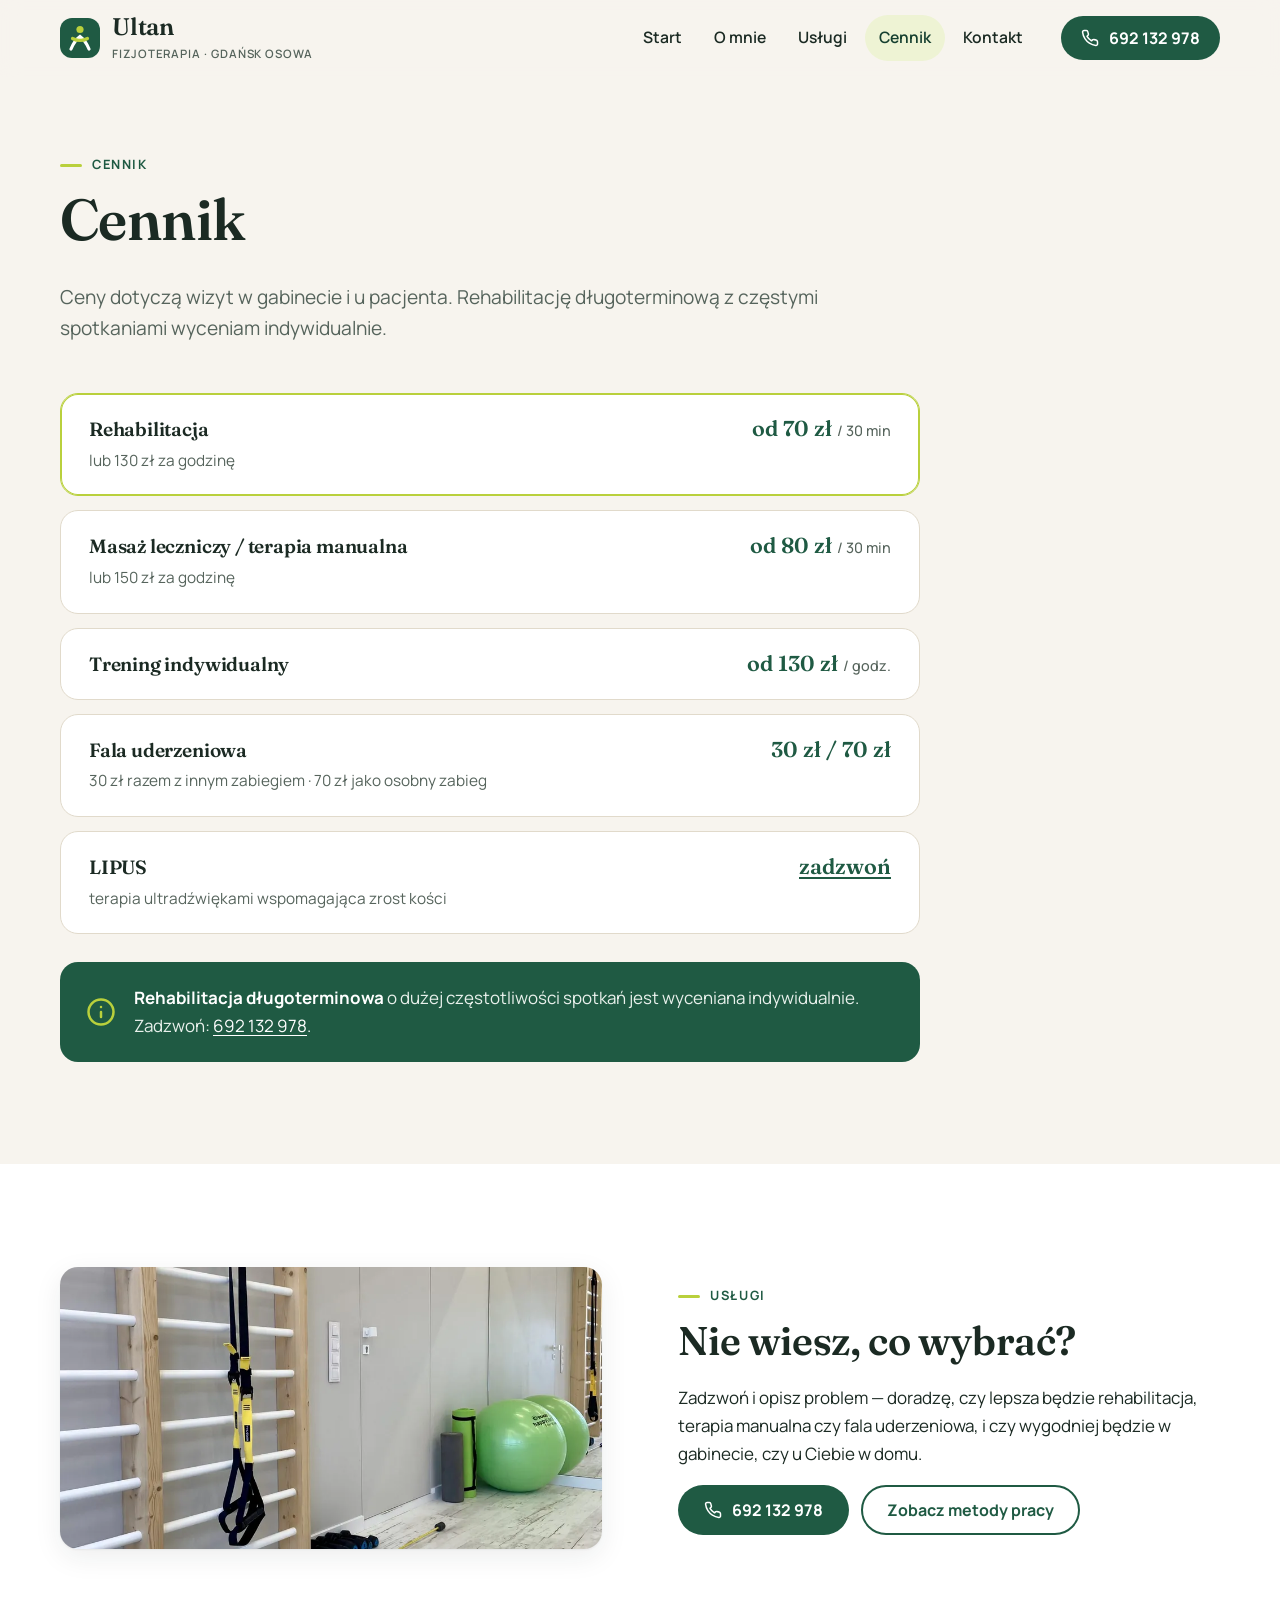
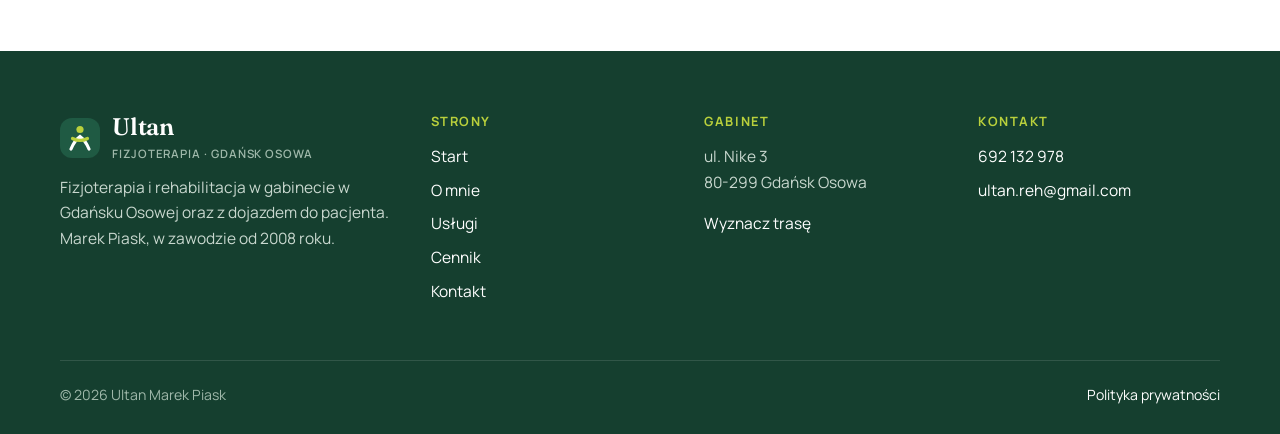
==== cennik/index.html @ 19636a0c "Propozycja nowej strony ultan.pl (statyczny HTML) Treść przeniesiona ze starego WordPressa, nowy wyg" ====
<!doctype html>
<html lang="pl">
<head>
<meta charset="utf-8">
<meta name="viewport" content="width=device-width, initial-scale=1">
<title>Cennik — rehabilitacja, masaż, fala uderzeniowa | Ultan Gdańsk</title>
<meta name="description" content="Cennik fizjoterapii Ultan w Gdańsku: rehabilitacja od 70 zł, masaż leczniczy i terapia manualna od 80 zł, fala uderzeniowa od 30 zł, trening indywidualny od 130 zł.">
<link rel="canonical" href="https://ultan.pl/cennik/">
<meta property="og:type" content="website">
<meta property="og:locale" content="pl_PL">
<meta property="og:title" content="Cennik — rehabilitacja, masaż, fala uderzeniowa | Ultan Gdańsk">
<meta property="og:description" content="Cennik fizjoterapii Ultan w Gdańsku: rehabilitacja od 70 zł, masaż leczniczy i terapia manualna od 80 zł, fala uderzeniowa od 30 zł, trening indywidualny od 130 zł.">
<meta property="og:url" content="https://ultan.pl/cennik/">
<meta property="og:image" content="https://ultan.pl/assets/img/gabinet-szeroki-1920.webp">
<meta name="theme-color" content="#1f5a43">
<link rel="icon" href="../favicon.svg" type="image/svg+xml">
<link rel="preload" href="../assets/fonts/fraunces-latin.woff2" as="font" type="font/woff2" crossorigin>
<link rel="preload" href="../assets/fonts/manrope-latin.woff2" as="font" type="font/woff2" crossorigin>
<link rel="stylesheet" href="../assets/css/styl.css">

</head>
<body>
<a class="skip" href="#tresc">Przejdź do treści</a>
<header class="site-header">
  <div class="wrap site-header__in">
    <a class="logo" href="../" aria-label="Ultan — strona główna"><svg class="logo__mark" viewBox="0 0 40 40" aria-hidden="true"><rect width="40" height="40" rx="12" fill="#1f5a43"/><circle cx="20" cy="11.5" r="3.6" fill="#b9d03c"/><path d="M11 31c2.5-6 5.5-10 9-12.5 3.5 2.5 6.5 6.5 9 12.5" fill="none" stroke="#fff" stroke-width="3.2" stroke-linecap="round"/><path d="M12.5 20.5c2.6 1.4 5.1 2 7.5 2s4.9-.6 7.5-2" fill="none" stroke="#b9d03c" stroke-width="3.2" stroke-linecap="round"/></svg><span><span class="logo__name">Ultan</span><span class="logo__sub">Fizjoterapia · Gdańsk Osowa</span></span></a>
    <nav class="nav" id="menu" aria-label="Menu główne"><ul><li><a href="../">Start</a></li><li><a href="../o-mnie/">O mnie</a></li><li><a href="../uslugi/">Usługi</a></li><li><a href="../cennik/" aria-current="page">Cennik</a></li><li><a href="../kontakt/">Kontakt</a></li></ul></nav>
    <a class="btn btn--primary header-call" href="tel:+48692132978"><svg viewBox="0 0 24 24" fill="none" stroke="currentColor" stroke-width="2" stroke-linecap="round" stroke-linejoin="round" aria-hidden="true"><path d="M22 16.9v3a2 2 0 0 1-2.2 2 19.8 19.8 0 0 1-8.6-3.1 19.5 19.5 0 0 1-6-6A19.8 19.8 0 0 1 2.1 4.2 2 2 0 0 1 4.1 2h3a2 2 0 0 1 2 1.7c.1.9.4 1.8.7 2.7a2 2 0 0 1-.5 2.1L8 9.8a16 16 0 0 0 6 6l1.3-1.3a2 2 0 0 1 2.1-.4c.9.3 1.8.6 2.7.7a2 2 0 0 1 1.7 2z"/></svg>692 132 978</a>
    <button class="menu-toggle" type="button" aria-controls="menu" aria-expanded="false" aria-label="Otwórz menu"><svg viewBox="0 0 24 24" fill="none" stroke="currentColor" stroke-width="2" stroke-linecap="round" aria-hidden="true"><path d="M3 6h18M3 12h18M3 18h18"/></svg></button>
  </div>
</header>
<main id="tresc">
<section class="page-head">
  <div class="wrap">
    <span class="eyebrow">Cennik</span>
    <h1>Cennik</h1>
    <p class="lead">Ceny dotyczą wizyt w gabinecie i u pacjenta. Rehabilitację długoterminową z częstymi spotkaniami wyceniam indywidualnie.</p>
  </div>
</section>

<section class="section" style="padding-top:0">
  <div class="wrap">
    <div class="prices">
      <div class="price price--feature">
        <h3>Rehabilitacja</h3>
        <div class="price__val">od 70 zł <small>/ 30 min</small></div>
        <p>lub 130 zł za godzinę</p>
      </div>
      <div class="price">
        <h3>Masaż leczniczy / terapia manualna</h3>
        <div class="price__val">od 80 zł <small>/ 30 min</small></div>
        <p>lub 150 zł za godzinę</p>
      </div>
      <div class="price">
        <h3>Trening indywidualny</h3>
        <div class="price__val">od 130 zł <small>/ godz.</small></div>
      </div>
      <div class="price">
        <h3>Fala uderzeniowa</h3>
        <div class="price__val">30 zł / 70 zł</div>
        <p>30 zł razem z innym zabiegiem · 70 zł jako osobny zabieg</p>
      </div>
      <div class="price">
        <h3>LIPUS</h3>
        <div class="price__val"><a href="tel:+48692132978">zadzwoń</a></div>
        <p>terapia ultradźwiękami wspomagająca zrost kości</p>
      </div>
    </div>

    <div class="note" style="max-width:860px">
      <svg viewBox="0 0 24 24" fill="none" stroke="currentColor" stroke-width="2" stroke-linecap="round" stroke-linejoin="round" aria-hidden="true"><circle cx="12" cy="12" r="10"/><path d="M12 16v-4M12 8h.01"/></svg>
      <p style="margin:0"><strong>Rehabilitacja długoterminowa</strong> o dużej częstotliwości spotkań jest wyceniana indywidualnie. Zadzwoń: <a href="tel:+48692132978" style="color:#fff">692 132 978</a>.</p>
    </div>
  </div>
</section>

<section class="section section--white">
  <div class="wrap split">
    <div class="split__media">
      <img src="../assets/img/gabinet-drabinki-1920.webp" srcset="../assets/img/gabinet-drabinki-960.webp 960w, ../assets/img/gabinet-drabinki-1920.webp 1920w" sizes="(max-width: 860px) 100vw, 560px" width="1920" height="1000" alt="Sala ćwiczeń z drabinkami i piłkami" loading="lazy">
    </div>
    <div>
      <span class="eyebrow">Usługi</span>
      <h2>Nie wiesz, co wybrać?</h2>
      <p>Zadzwoń i opisz problem — doradzę, czy lepsza będzie rehabilitacja, terapia manualna czy fala uderzeniowa, i czy wygodniej będzie w gabinecie, czy u Ciebie w domu.</p>
      <div class="btn-row">
        <a class="btn btn--primary" href="tel:+48692132978"><svg viewBox="0 0 24 24" fill="none" stroke="currentColor" stroke-width="2" stroke-linecap="round" stroke-linejoin="round" aria-hidden="true"><path d="M22 16.9v3a2 2 0 0 1-2.2 2 19.8 19.8 0 0 1-8.6-3.1 19.5 19.5 0 0 1-6-6A19.8 19.8 0 0 1 2.1 4.2 2 2 0 0 1 4.1 2h3a2 2 0 0 1 2 1.7c.1.9.4 1.8.7 2.7a2 2 0 0 1-.5 2.1L8 9.8a16 16 0 0 0 6 6l1.3-1.3a2 2 0 0 1 2.1-.4c.9.3 1.8.6 2.7.7a2 2 0 0 1 1.7 2z"/></svg>692 132 978</a>
        <a class="btn btn--ghost" href="../uslugi/">Zobacz metody pracy</a>
      </div>
    </div>
  </div>
</section>
</main>
<footer class="site-footer">
  <div class="wrap">
    <div class="footer-grid">
      <div>
        <a class="logo" href="../" aria-label="Ultan — strona główna"><svg class="logo__mark" viewBox="0 0 40 40" aria-hidden="true"><rect width="40" height="40" rx="12" fill="#1f5a43"/><circle cx="20" cy="11.5" r="3.6" fill="#b9d03c"/><path d="M11 31c2.5-6 5.5-10 9-12.5 3.5 2.5 6.5 6.5 9 12.5" fill="none" stroke="#fff" stroke-width="3.2" stroke-linecap="round"/><path d="M12.5 20.5c2.6 1.4 5.1 2 7.5 2s4.9-.6 7.5-2" fill="none" stroke="#b9d03c" stroke-width="3.2" stroke-linecap="round"/></svg><span><span class="logo__name">Ultan</span><span class="logo__sub">Fizjoterapia · Gdańsk Osowa</span></span></a>
        <p>Fizjoterapia i rehabilitacja w gabinecie w Gdańsku Osowej oraz z dojazdem do pacjenta. Marek Piask, w zawodzie od 2008 roku.</p>
      </div>
      <div>
        <h2>Strony</h2>
        <ul><li><a href="../">Start</a></li><li><a href="../o-mnie/">O mnie</a></li><li><a href="../uslugi/">Usługi</a></li><li><a href="../cennik/">Cennik</a></li><li><a href="../kontakt/">Kontakt</a></li></ul>
      </div>
      <div>
        <h2>Gabinet</h2>
        <p>ul. Nike 3<br>80-299 Gdańsk Osowa</p>
        <p><a href="https://www.google.com/maps/dir/?api=1&amp;destination=ul.+Nike+3,+80-299+Gda%C5%84sk" rel="noopener">Wyznacz trasę</a></p>
      </div>
      <div>
        <h2>Kontakt</h2>
        <ul>
          <li><a href="tel:+48692132978">692 132 978</a></li>
          <li><a href="mailto:ultan.reh@gmail.com">ultan.reh@gmail.com</a></li>
        </ul>
      </div>
    </div>
    <div class="footer-bottom">
      <span>© <span data-year>2026</span> Ultan Marek Piask</span>
      <a href="../polityka-prywatnosci/">Polityka prywatności</a>
    </div>
  </div>
</footer>
<a class="btn btn--lime callbar" href="tel:+48692132978"><svg viewBox="0 0 24 24" fill="none" stroke="currentColor" stroke-width="2" stroke-linecap="round" stroke-linejoin="round" aria-hidden="true"><path d="M22 16.9v3a2 2 0 0 1-2.2 2 19.8 19.8 0 0 1-8.6-3.1 19.5 19.5 0 0 1-6-6A19.8 19.8 0 0 1 2.1 4.2 2 2 0 0 1 4.1 2h3a2 2 0 0 1 2 1.7c.1.9.4 1.8.7 2.7a2 2 0 0 1-.5 2.1L8 9.8a16 16 0 0 0 6 6l1.3-1.3a2 2 0 0 1 2.1-.4c.9.3 1.8.6 2.7.7a2 2 0 0 1 1.7 2z"/></svg>Zadzwoń: 692 132 978</a>
<script src="../assets/js/strona.js" defer></script>
</body>
</html>
---- assets/css/styl.css ----
/* Ultan — fizjoterapia Gdańsk. Jeden arkusz dla całej strony. */

@font-face { font-family: "Fraunces"; font-style: normal; font-weight: 500 700; font-display: swap;
  src: url("../fonts/fraunces-latin-ext.woff2") format("woff2");
  unicode-range: U+0100-02BA, U+02BD-02C5, U+02C7-02CC, U+02CE-02D7, U+02DD-02FF, U+0304, U+0308, U+0329, U+1D00-1DBF, U+1E00-1E9F, U+1EF2-1EFF, U+2020, U+20A0-20AB, U+20AD-20C4, U+2113, U+2C60-2C7F, U+A720-A7FF; }
@font-face { font-family: "Fraunces"; font-style: normal; font-weight: 500 700; font-display: swap;
  src: url("../fonts/fraunces-latin.woff2") format("woff2");
  unicode-range: U+0000-00FF, U+0131, U+0152-0153, U+02BB-02BC, U+02C6, U+02DA, U+02DC, U+0304, U+0308, U+0329, U+2000-206F, U+20AC, U+2122, U+2191, U+2193, U+2212, U+2215, U+FEFF, U+FFFD; }
@font-face { font-family: "Manrope"; font-style: normal; font-weight: 400 700; font-display: swap;
  src: url("../fonts/manrope-latin-ext.woff2") format("woff2");
  unicode-range: U+0100-02BA, U+02BD-02C5, U+02C7-02CC, U+02CE-02D7, U+02DD-02FF, U+0304, U+0308, U+0329, U+1D00-1DBF, U+1E00-1E9F, U+1EF2-1EFF, U+2020, U+20A0-20AB, U+20AD-20C4, U+2113, U+2C60-2C7F, U+A720-A7FF; }
@font-face { font-family: "Manrope"; font-style: normal; font-weight: 400 700; font-display: swap;
  src: url("../fonts/manrope-latin.woff2") format("woff2");
  unicode-range: U+0000-00FF, U+0131, U+0152-0153, U+02BB-02BC, U+02C6, U+02DA, U+02DC, U+0304, U+0308, U+0329, U+2000-206F, U+20AC, U+2122, U+2191, U+2193, U+2212, U+2215, U+FEFF, U+FFFD; }

:root {
  --paper: #f7f4ee;
  --surface: #ffffff;
  --sand: #ece5d6;
  --line: #e1dacb;
  --ink: #1b2a23;
  --muted: #56645c;
  --green: #1f5a43;
  --green-dark: #153f2f;
  --lime: #b9d03c;
  --lime-soft: #eef3d4;
  --radius: 18px;
  --radius-sm: 10px;
  --shadow: 0 1px 2px rgba(27, 42, 35, .06), 0 8px 28px rgba(27, 42, 35, .08);
  --wrap: 1160px;
  --serif: "Fraunces", Georgia, "Times New Roman", serif;
  --sans: "Manrope", system-ui, -apple-system, "Segoe UI", Roboto, sans-serif;
}

*, *::before, *::after { box-sizing: border-box; }
html { -webkit-text-size-adjust: 100%; scroll-behavior: smooth; scroll-padding-top: 96px; }
body {
  margin: 0; background: var(--paper); color: var(--ink);
  font: 400 1.0625rem/1.65 var(--sans);
  -webkit-font-smoothing: antialiased;
}
img { display: block; max-width: 100%; height: auto; }
a { color: var(--green); text-underline-offset: 3px; }
a:hover { color: var(--green-dark); }
:focus-visible { outline: 3px solid var(--lime); outline-offset: 3px; border-radius: 4px; }

h1, h2, h3 { font-family: var(--serif); font-weight: 600; line-height: 1.15; letter-spacing: -.01em; margin: 0 0 .5em; color: var(--ink); }
h1 { font-size: clamp(2.1rem, 4.6vw, 3.6rem); }
h2 { font-size: clamp(1.7rem, 3.2vw, 2.5rem); }
h3 { font-size: 1.3rem; }
p { margin: 0 0 1em; }
.lead { font-size: 1.2rem; color: var(--muted); max-width: 40em; }
.eyebrow {
  display: inline-block; font: 700 .8rem/1 var(--sans); letter-spacing: .12em; text-transform: uppercase;
  color: var(--green); margin-bottom: 1rem;
}
.eyebrow::before { content: ""; display: inline-block; width: 22px; height: 3px; background: var(--lime); vertical-align: middle; margin-right: 10px; border-radius: 2px; }

.wrap { width: min(100% - 32px, var(--wrap)); margin-inline: auto; }
.section { padding: clamp(56px, 8vw, 104px) 0; }
.section--white { background: var(--surface); }
.section--sand { background: var(--sand); }
.section__head { max-width: 46em; margin-bottom: 40px; }
.skip { position: absolute; left: -9999px; }
.skip:focus { left: 16px; top: 16px; z-index: 100; background: var(--surface); padding: 8px 14px; }

/* Przyciski */
.btn {
  display: inline-flex; align-items: center; gap: 10px; padding: 14px 24px; border-radius: 999px;
  font: 700 1rem/1 var(--sans); text-decoration: none; border: 2px solid transparent; cursor: pointer;
  transition: background .15s, color .15s, border-color .15s, transform .15s;
}
.btn:hover { transform: translateY(-1px); }
.btn svg { width: 18px; height: 18px; flex: none; }
.btn--primary { background: var(--green); color: #fff; }
.btn--primary:hover { background: var(--green-dark); color: #fff; }
.btn--lime { background: var(--lime); color: var(--green-dark); }
.btn--lime:hover { background: #a9c02c; color: var(--green-dark); }
.btn--ghost { border-color: var(--green); color: var(--green); background: transparent; }
.btn--ghost:hover { background: var(--green); color: #fff; }
.btn-row { display: flex; flex-wrap: wrap; gap: 12px; }

/* Nagłówek */
.site-header { position: sticky; top: 0; z-index: 50; background: rgba(247, 244, 238, .92); backdrop-filter: blur(10px); border-bottom: 1px solid transparent; transition: border-color .2s; }
.site-header.is-scrolled { border-bottom-color: var(--line); }
.site-header__in { display: flex; align-items: center; gap: 24px; height: 76px; }
.logo { display: flex; align-items: center; gap: 12px; text-decoration: none; color: var(--ink); margin-right: auto; }
.logo__mark { width: 40px; height: 40px; flex: none; }
.logo__name { font: 600 1.5rem/1 var(--serif); letter-spacing: -.01em; }
.logo__sub { display: block; font: 600 .72rem/1.2 var(--sans); letter-spacing: .08em; text-transform: uppercase; color: var(--muted); margin-top: 4px; }
.nav ul { display: flex; gap: 4px; list-style: none; margin: 0; padding: 0; }
.nav a { display: block; padding: 10px 14px; border-radius: 999px; color: var(--ink); text-decoration: none; font-weight: 600; font-size: .98rem; }
.nav a:hover { background: var(--sand); }
.nav a[aria-current="page"] { background: var(--lime-soft); color: var(--green-dark); }
.header-call { padding: 11px 18px; }
.menu-toggle { display: none; background: none; border: 0; padding: 10px; margin-right: -10px; cursor: pointer; color: var(--ink); }
.menu-toggle svg { width: 28px; height: 28px; }

@media (max-width: 900px) {
  .site-header__in { height: 66px; }
  .header-call { display: none; }
  .menu-toggle { display: block; }
  .nav { position: fixed; inset: 66px 0 auto 0; background: var(--paper); border-bottom: 1px solid var(--line); padding: 8px 16px 20px; display: none; }
  .nav.is-open { display: block; }
  .nav ul { flex-direction: column; }
  .nav a { padding: 14px 12px; font-size: 1.1rem; border-radius: var(--radius-sm); }
}

/* Hero */
.hero { padding: clamp(28px, 5vw, 64px) 0 clamp(56px, 7vw, 96px); }
.hero__grid { display: grid; grid-template-columns: 1.05fr .95fr; gap: clamp(28px, 5vw, 72px); align-items: center; }
.hero h1 em { font-style: normal; color: var(--green); }
.hero .lead { margin-bottom: 28px; }
.hero__media { position: relative; }
.hero__media img { border-radius: 28px; aspect-ratio: 4 / 4.6; object-fit: cover; width: 100%; box-shadow: var(--shadow); }
.hero__badge {
  position: absolute; left: -24px; bottom: 32px; background: var(--surface); border-radius: var(--radius);
  padding: 16px 20px; box-shadow: var(--shadow); display: flex; gap: 14px; align-items: center; max-width: 290px;
}
.hero__badge strong { font: 600 2rem/1 var(--serif); color: var(--green); }
.hero__badge span { font-size: .92rem; line-height: 1.35; color: var(--muted); }
.facts { display: flex; flex-wrap: wrap; gap: 10px 22px; margin: 28px 0 0; padding: 0; list-style: none; color: var(--muted); font-size: .96rem; }
.facts li { display: flex; align-items: center; gap: 8px; }
.facts svg { width: 18px; height: 18px; color: var(--green); flex: none; }
@media (max-width: 900px) {
  .hero__grid { grid-template-columns: 1fr; }
  .hero__media { order: -1; }
  .hero__media img { aspect-ratio: 16 / 11; }
  .hero__badge { left: 12px; bottom: 12px; padding: 12px 16px; }
}

/* Dwie formy wizyt */
.duo { display: grid; grid-template-columns: 1fr 1fr; gap: 24px; }
.visit { background: var(--surface); border-radius: var(--radius); overflow: hidden; box-shadow: var(--shadow); display: flex; flex-direction: column; }
.visit img { aspect-ratio: 16 / 10; object-fit: cover; width: 100%; }
.visit__body { padding: 28px 30px 32px; }
.visit__tag { display: inline-block; background: var(--lime-soft); color: var(--green-dark); font-weight: 700; font-size: .82rem; padding: 6px 12px; border-radius: 999px; margin-bottom: 14px; }
.visit ul { margin: 0; padding-left: 1.1em; color: var(--muted); }
.visit li { margin-bottom: 4px; }
@media (max-width: 800px) { .duo { grid-template-columns: 1fr; } }

/* Siatka kart z dolegliwościami */
.cards { display: grid; grid-template-columns: repeat(3, 1fr); gap: 18px; }
@media (max-width: 960px) { .cards { grid-template-columns: repeat(2, 1fr); } }
@media (max-width: 600px) { .cards { grid-template-columns: 1fr; } }
.card { background: var(--surface); border: 1px solid var(--line); border-radius: var(--radius); padding: 26px 26px 22px; }
.section--white .card { background: var(--paper); border-color: transparent; }
.card__icon { width: 46px; height: 46px; border-radius: 12px; background: var(--lime-soft); color: var(--green); display: grid; place-items: center; margin-bottom: 16px; }
.card__icon svg { width: 24px; height: 24px; }
.card h3 { font-size: 1.18rem; margin-bottom: .6em; }
.card ul { margin: 0; padding: 0; list-style: none; color: var(--muted); font-size: .98rem; }
.card li { padding: 3px 0 3px 18px; position: relative; }
.card li::before { content: ""; position: absolute; left: 0; top: .78em; width: 7px; height: 7px; border-radius: 50%; background: var(--lime); }
.note { margin-top: 28px; padding: 22px 26px; border-radius: var(--radius); background: var(--green); color: #e9f1ec; display: flex; gap: 18px; align-items: center; }
.note strong { color: #fff; }
.note svg { width: 30px; height: 30px; color: var(--lime); flex: none; }

/* Podział tekst + zdjęcie */
.split { display: grid; grid-template-columns: 1fr 1fr; gap: clamp(28px, 6vw, 80px); align-items: center; }
.split--rev .split__media { order: 2; }
.split__media img { border-radius: var(--radius); width: 100%; object-fit: cover; box-shadow: var(--shadow); }
.quote { font: 500 1.35rem/1.45 var(--serif); color: var(--green-dark); border-left: 4px solid var(--lime); padding-left: 20px; margin: 24px 0; }
@media (max-width: 860px) { .split { grid-template-columns: 1fr; } .split--rev .split__media { order: 0; } }

/* Kroki pierwszej wizyty */
.steps { display: grid; grid-template-columns: repeat(3, 1fr); gap: 20px; counter-reset: krok; list-style: none; margin: 0; padding: 0; }
.steps li { counter-increment: krok; background: var(--surface); border-radius: var(--radius); padding: 28px; position: relative; }
.steps li::before { content: counter(krok); font: 600 1.25rem/1 var(--serif); display: grid; place-items: center; width: 44px; height: 44px; border-radius: 50%; background: var(--lime); color: var(--green-dark); margin-bottom: 16px; }
.steps h3 { font-size: 1.15rem; }
.steps p { color: var(--muted); margin: 0; font-size: .98rem; }
@media (max-width: 860px) { .steps { grid-template-columns: 1fr; } }

/* Cennik */
.prices { display: grid; gap: 14px; max-width: 860px; }
.price { display: grid; grid-template-columns: 1fr auto; gap: 6px 24px; align-items: baseline; background: var(--surface); border-radius: var(--radius); padding: 22px 28px; border: 1px solid var(--line); }
.price h3 { margin: 0; font-size: 1.2rem; }
.price__val { font: 600 1.35rem/1.2 var(--serif); color: var(--green); text-align: right; white-space: nowrap; }
.price__val small { font: 500 .9rem var(--sans); color: var(--muted); }
.price p { grid-column: 1 / -1; margin: 0; color: var(--muted); font-size: .96rem; }
.price--feature { border-color: var(--lime); box-shadow: 0 0 0 1px var(--lime) inset; }
@media (max-width: 560px) { .price { grid-template-columns: 1fr; } .price__val { text-align: left; } }
.mini-prices { display: grid; grid-template-columns: repeat(3, 1fr); gap: 16px; margin-bottom: 28px; }
.mini-prices div { background: var(--surface); border-radius: var(--radius); padding: 22px 24px; }
.mini-prices span { display: block; color: var(--muted); font-size: .95rem; margin-bottom: 6px; }
.mini-prices strong { font: 600 1.6rem/1.1 var(--serif); color: var(--green); }
.mini-prices small { font: 500 .9rem var(--sans); color: var(--muted); }
@media (max-width: 760px) { .mini-prices { grid-template-columns: 1fr; } }

/* Metody (usługi) */
.methods { display: grid; grid-template-columns: repeat(2, 1fr); gap: 24px; }
.method { background: var(--surface); border-radius: var(--radius); overflow: hidden; display: flex; flex-direction: column; }
.method img { aspect-ratio: 2 / 1; object-fit: cover; width: 100%; }
.method__body { padding: 26px 28px 30px; }
.method p { color: var(--muted); }
.method p:last-child { margin-bottom: 0; }
@media (max-width: 860px) { .methods { grid-template-columns: 1fr; } }

/* Kwalifikacje */
.creds { list-style: none; margin: 0; padding: 0; display: grid; gap: 0; }
.creds li { display: grid; grid-template-columns: 92px 1fr auto; gap: 18px; align-items: center; padding: 18px 0; border-bottom: 1px solid var(--line); }
.creds li:first-child { border-top: 1px solid var(--line); }
.creds__year { font: 600 1.2rem/1 var(--serif); color: var(--green); }
.creds__what strong { display: block; font-weight: 700; }
.creds__what span { color: var(--muted); font-size: .95rem; }
.creds button { background: none; border: 0; padding: 0; cursor: zoom-in; border-radius: 6px; }
.creds button img { width: 58px; height: 72px; object-fit: cover; object-position: top; border-radius: 6px; border: 1px solid var(--line); }
@media (max-width: 560px) { .creds li { grid-template-columns: 64px 1fr auto; gap: 12px; } }

/* Galeria gabinetu */
.gallery { display: grid; grid-template-columns: repeat(4, 1fr); grid-auto-rows: 220px; gap: 14px; }
.gallery img { width: 100%; height: 100%; object-fit: cover; border-radius: var(--radius-sm); }
.gallery .tall { grid-row: span 2; }
.gallery .wide { grid-column: span 2; }
@media (max-width: 860px) { .gallery { grid-template-columns: repeat(2, 1fr); grid-auto-rows: 170px; } }

/* Kontakt */
.contact { display: grid; grid-template-columns: .9fr 1.1fr; gap: 24px; align-items: stretch; }
.contact__box { background: var(--surface); border-radius: var(--radius); padding: 32px; }
.contact__row { display: flex; gap: 16px; padding: 16px 0; border-bottom: 1px solid var(--line); }
.contact__row:last-of-type { border-bottom: 0; }
.contact__row svg { width: 22px; height: 22px; color: var(--green); flex: none; margin-top: 3px; }
.contact__row span { display: block; font-size: .85rem; color: var(--muted); font-weight: 600; text-transform: uppercase; letter-spacing: .06em; }
.contact__row a, .contact__row p { font-size: 1.15rem; font-weight: 700; color: var(--ink); text-decoration: none; margin: 0; }
.contact__row a:hover { color: var(--green); text-decoration: underline; }
.contact .btn-row { margin-top: 20px; }
.map { position: relative; border-radius: var(--radius); overflow: hidden; min-height: 380px; background: var(--sand) url("../img/gabinet-szeroki-960.webp") center / cover; }
.map iframe { position: absolute; inset: 0; width: 100%; height: 100%; border: 0; }
.map__consent { position: absolute; inset: 0; display: grid; place-items: center; text-align: center; padding: 24px; background: rgba(21, 63, 47, .72); color: #fff; }
.map__consent p { max-width: 30em; font-size: .95rem; color: #dfe9e3; margin: 12px 0 0; }
@media (max-width: 860px) { .contact { grid-template-columns: 1fr; } .map { min-height: 300px; } }

/* Tekst długi (polityka) */
.prose { max-width: 760px; }
.prose h2 { font-size: 1.5rem; margin-top: 1.8em; }
.prose ul { padding-left: 1.2em; }
.prose li { margin-bottom: .35em; }

/* Nagłówek podstrony */
.page-head { padding: clamp(36px, 6vw, 72px) 0 clamp(28px, 4vw, 48px); }
.page-head .lead { margin: 0; }

/* Stopka */
.site-footer { background: var(--green-dark); color: #c9d8cf; padding: 64px 0 28px; font-size: .97rem; }
.site-footer a { color: #fff; text-decoration: none; }
.site-footer a:hover { text-decoration: underline; color: #fff; }
.footer-grid { display: grid; grid-template-columns: 1.4fr 1fr 1fr 1fr; gap: 32px; }
.site-footer h2 { font: 700 .8rem/1 var(--sans); letter-spacing: .12em; text-transform: uppercase; color: var(--lime); margin-bottom: 16px; }
.site-footer ul { list-style: none; margin: 0; padding: 0; }
.site-footer li { margin-bottom: 8px; }
.site-footer .logo { color: #fff; margin-bottom: 14px; }
.site-footer .logo__sub { color: #9fb8aa; }
.footer-bottom { margin-top: 48px; padding-top: 22px; border-top: 1px solid rgba(255, 255, 255, .12); display: flex; flex-wrap: wrap; gap: 12px 24px; justify-content: space-between; font-size: .88rem; color: #9fb8aa; }
@media (max-width: 860px) { .footer-grid { grid-template-columns: 1fr 1fr; } }
@media (max-width: 520px) { .footer-grid { grid-template-columns: 1fr; } }

/* Pasek „Zadzwoń" na telefonie */
.callbar { display: none; }
@media (max-width: 900px) {
  .callbar { display: flex; position: fixed; left: 12px; right: 12px; bottom: 12px; z-index: 40; justify-content: center; box-shadow: 0 10px 30px rgba(21, 63, 47, .35); padding: 16px; font-size: 1.05rem; }
  body { padding-bottom: 84px; }
}

/* Podgląd dyplomu */
.lightbox { border: 0; padding: 0; background: transparent; max-width: min(92vw, 900px); max-height: 92vh; }
.lightbox::backdrop { background: rgba(15, 30, 23, .85); }
.lightbox img { max-height: 86vh; width: auto; margin: 0 auto; border-radius: 8px; background: #fff; }
.lightbox__close { position: fixed; top: 16px; right: 16px; width: 48px; height: 48px; border-radius: 50%; border: 0; background: #fff; color: var(--ink); font-size: 1.6rem; line-height: 1; cursor: pointer; }

@media (prefers-reduced-motion: reduce) {
  html { scroll-behavior: auto; }
  .btn { transition: none; }
  .btn:hover { transform: none; }
}
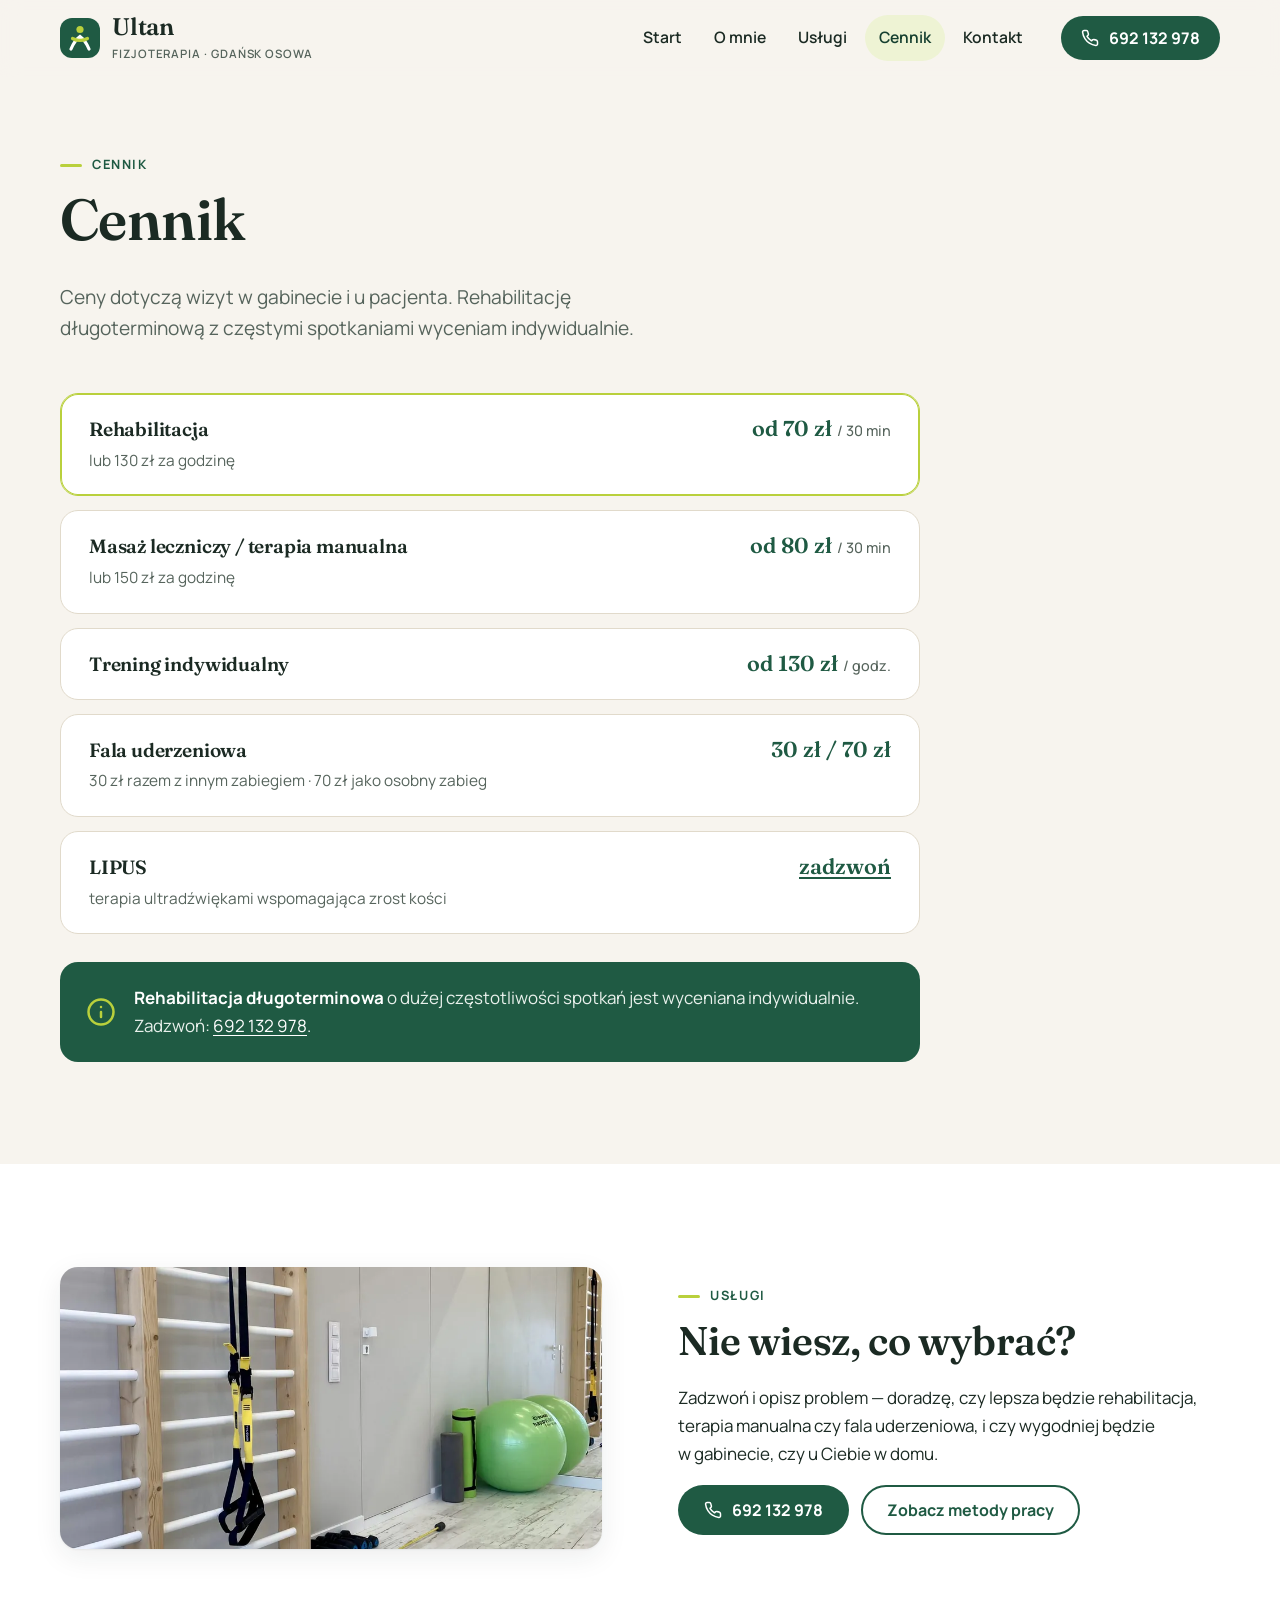
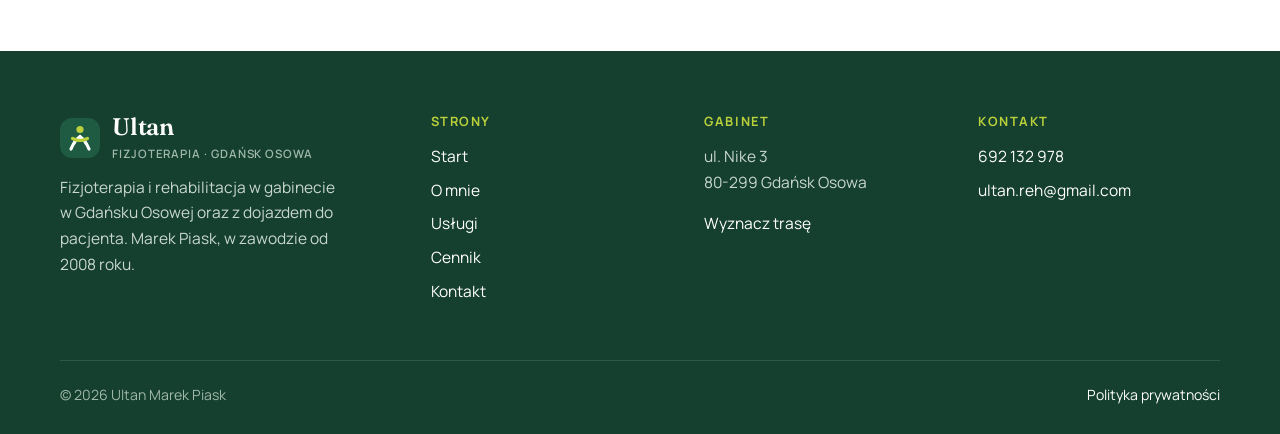
==== commit e97965eb: "Twarde spacje po jednoliterowych wyrazach, równomierne łamanie akapitów Szablon skleja w/z/u/i/o/a z" ====
--- a/cennik/index.html
+++ b/cennik/index.html
@@ -24,7 +24,7 @@
 <header class="site-header">
   <div class="wrap site-header__in">
     <a class="logo" href="../" aria-label="Ultan — strona główna"><svg class="logo__mark" viewBox="0 0 40 40" aria-hidden="true"><rect width="40" height="40" rx="12" fill="#1f5a43"/><circle cx="20" cy="11.5" r="3.6" fill="#b9d03c"/><path d="M11 31c2.5-6 5.5-10 9-12.5 3.5 2.5 6.5 6.5 9 12.5" fill="none" stroke="#fff" stroke-width="3.2" stroke-linecap="round"/><path d="M12.5 20.5c2.6 1.4 5.1 2 7.5 2s4.9-.6 7.5-2" fill="none" stroke="#b9d03c" stroke-width="3.2" stroke-linecap="round"/></svg><span><span class="logo__name">Ultan</span><span class="logo__sub">Fizjoterapia · Gdańsk Osowa</span></span></a>
-    <nav class="nav" id="menu" aria-label="Menu główne"><ul><li><a href="../">Start</a></li><li><a href="../o-mnie/">O mnie</a></li><li><a href="../uslugi/">Usługi</a></li><li><a href="../cennik/" aria-current="page">Cennik</a></li><li><a href="../kontakt/">Kontakt</a></li></ul></nav>
+    <nav class="nav" id="menu" aria-label="Menu główne"><ul><li><a href="../">Start</a></li><li><a href="../o-mnie/">O mnie</a></li><li><a href="../uslugi/">Usługi</a></li><li><a href="../cennik/" aria-current="page">Cennik</a></li><li><a href="../kontakt/">Kontakt</a></li></ul></nav>
     <a class="btn btn--primary header-call" href="tel:+48692132978"><svg viewBox="0 0 24 24" fill="none" stroke="currentColor" stroke-width="2" stroke-linecap="round" stroke-linejoin="round" aria-hidden="true"><path d="M22 16.9v3a2 2 0 0 1-2.2 2 19.8 19.8 0 0 1-8.6-3.1 19.5 19.5 0 0 1-6-6A19.8 19.8 0 0 1 2.1 4.2 2 2 0 0 1 4.1 2h3a2 2 0 0 1 2 1.7c.1.9.4 1.8.7 2.7a2 2 0 0 1-.5 2.1L8 9.8a16 16 0 0 0 6 6l1.3-1.3a2 2 0 0 1 2.1-.4c.9.3 1.8.6 2.7.7a2 2 0 0 1 1.7 2z"/></svg>692 132 978</a>
     <button class="menu-toggle" type="button" aria-controls="menu" aria-expanded="false" aria-label="Otwórz menu"><svg viewBox="0 0 24 24" fill="none" stroke="currentColor" stroke-width="2" stroke-linecap="round" aria-hidden="true"><path d="M3 6h18M3 12h18M3 18h18"/></svg></button>
   </div>
@@ -34,7 +34,7 @@
   <div class="wrap">
     <span class="eyebrow">Cennik</span>
     <h1>Cennik</h1>
-    <p class="lead">Ceny dotyczą wizyt w gabinecie i u pacjenta. Rehabilitację długoterminową z częstymi spotkaniami wyceniam indywidualnie.</p>
+    <p class="lead">Ceny dotyczą wizyt w gabinecie i u pacjenta. Rehabilitację długoterminową z częstymi spotkaniami wyceniam indywidualnie.</p>
   </div>
 </section>
 
@@ -58,7 +58,7 @@
       <div class="price">
         <h3>Fala uderzeniowa</h3>
         <div class="price__val">30 zł / 70 zł</div>
-        <p>30 zł razem z innym zabiegiem · 70 zł jako osobny zabieg</p>
+        <p>30 zł razem z innym zabiegiem · 70 zł jako osobny zabieg</p>
       </div>
       <div class="price">
         <h3>LIPUS</h3>
@@ -69,7 +69,7 @@
 
     <div class="note" style="max-width:860px">
       <svg viewBox="0 0 24 24" fill="none" stroke="currentColor" stroke-width="2" stroke-linecap="round" stroke-linejoin="round" aria-hidden="true"><circle cx="12" cy="12" r="10"/><path d="M12 16v-4M12 8h.01"/></svg>
-      <p style="margin:0"><strong>Rehabilitacja długoterminowa</strong> o dużej częstotliwości spotkań jest wyceniana indywidualnie. Zadzwoń: <a href="tel:+48692132978" style="color:#fff">692 132 978</a>.</p>
+      <p style="margin:0"><strong>Rehabilitacja długoterminowa</strong> o dużej częstotliwości spotkań jest wyceniana indywidualnie. Zadzwoń: <a href="tel:+48692132978" style="color:#fff">692 132 978</a>.</p>
     </div>
   </div>
 </section>
@@ -82,7 +82,7 @@
     <div>
       <span class="eyebrow">Usługi</span>
       <h2>Nie wiesz, co wybrać?</h2>
-      <p>Zadzwoń i opisz problem — doradzę, czy lepsza będzie rehabilitacja, terapia manualna czy fala uderzeniowa, i czy wygodniej będzie w gabinecie, czy u Ciebie w domu.</p>
+      <p>Zadzwoń i opisz problem — doradzę, czy lepsza będzie rehabilitacja, terapia manualna czy fala uderzeniowa, i czy wygodniej będzie w gabinecie, czy u Ciebie w domu.</p>
       <div class="btn-row">
         <a class="btn btn--primary" href="tel:+48692132978"><svg viewBox="0 0 24 24" fill="none" stroke="currentColor" stroke-width="2" stroke-linecap="round" stroke-linejoin="round" aria-hidden="true"><path d="M22 16.9v3a2 2 0 0 1-2.2 2 19.8 19.8 0 0 1-8.6-3.1 19.5 19.5 0 0 1-6-6A19.8 19.8 0 0 1 2.1 4.2 2 2 0 0 1 4.1 2h3a2 2 0 0 1 2 1.7c.1.9.4 1.8.7 2.7a2 2 0 0 1-.5 2.1L8 9.8a16 16 0 0 0 6 6l1.3-1.3a2 2 0 0 1 2.1-.4c.9.3 1.8.6 2.7.7a2 2 0 0 1 1.7 2z"/></svg>692 132 978</a>
         <a class="btn btn--ghost" href="../uslugi/">Zobacz metody pracy</a>
@@ -96,11 +96,11 @@
     <div class="footer-grid">
       <div>
         <a class="logo" href="../" aria-label="Ultan — strona główna"><svg class="logo__mark" viewBox="0 0 40 40" aria-hidden="true"><rect width="40" height="40" rx="12" fill="#1f5a43"/><circle cx="20" cy="11.5" r="3.6" fill="#b9d03c"/><path d="M11 31c2.5-6 5.5-10 9-12.5 3.5 2.5 6.5 6.5 9 12.5" fill="none" stroke="#fff" stroke-width="3.2" stroke-linecap="round"/><path d="M12.5 20.5c2.6 1.4 5.1 2 7.5 2s4.9-.6 7.5-2" fill="none" stroke="#b9d03c" stroke-width="3.2" stroke-linecap="round"/></svg><span><span class="logo__name">Ultan</span><span class="logo__sub">Fizjoterapia · Gdańsk Osowa</span></span></a>
-        <p>Fizjoterapia i rehabilitacja w gabinecie w Gdańsku Osowej oraz z dojazdem do pacjenta. Marek Piask, w zawodzie od 2008 roku.</p>
+        <p>Fizjoterapia i rehabilitacja w gabinecie w Gdańsku Osowej oraz z dojazdem do pacjenta. Marek Piask, w zawodzie od 2008 roku.</p>
       </div>
       <div>
         <h2>Strony</h2>
-        <ul><li><a href="../">Start</a></li><li><a href="../o-mnie/">O mnie</a></li><li><a href="../uslugi/">Usługi</a></li><li><a href="../cennik/">Cennik</a></li><li><a href="../kontakt/">Kontakt</a></li></ul>
+        <ul><li><a href="../">Start</a></li><li><a href="../o-mnie/">O mnie</a></li><li><a href="../uslugi/">Usługi</a></li><li><a href="../cennik/">Cennik</a></li><li><a href="../kontakt/">Kontakt</a></li></ul>
       </div>
       <div>
         <h2>Gabinet</h2>
--- a/assets/css/styl.css
+++ b/assets/css/styl.css
@@ -48,7 +48,8 @@
 h1 { font-size: clamp(2.1rem, 4.6vw, 3.6rem); }
 h2 { font-size: clamp(1.7rem, 3.2vw, 2.5rem); }
 h3 { font-size: 1.3rem; }
-p { margin: 0 0 1em; }
+p { margin: 0 0 1em; text-wrap: pretty; }
+h1, h2, h3, .lead { text-wrap: balance; }
 .lead { font-size: 1.2rem; color: var(--muted); max-width: 40em; }
 .eyebrow {
   display: inline-block; font: 700 .8rem/1 var(--sans); letter-spacing: .12em; text-transform: uppercase;
